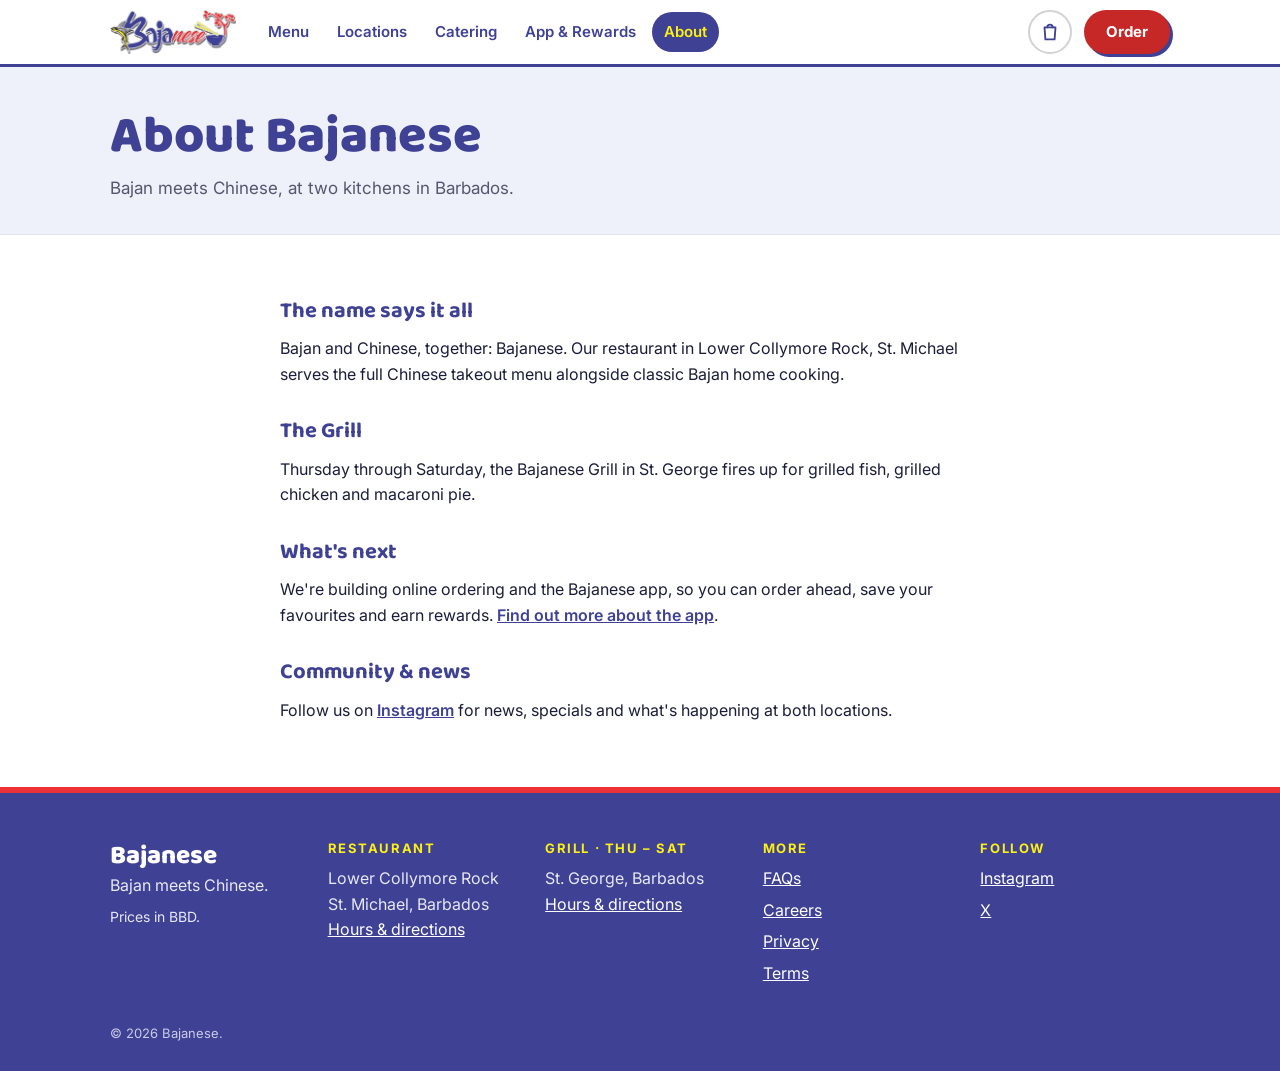
==== about.html @ 8c6048fe "Childish Gambino - Flight Of The Navigator" ====
<!DOCTYPE html>
<html lang="en">
<head>
  <meta charset="UTF-8">
  <meta name="viewport" content="width=device-width, initial-scale=1.0">
  <title>About — Bajanese</title>
  <meta name="description" content="Bajanese brings Bajan and Chinese cooking together, at the Restaurant in St. Michael and the Grill in St. George.">
  <link rel="canonical" href="https://bajanese.com/about.html">
  <meta property="og:title" content="About — Bajanese">
  <meta property="og:description" content="Bajanese brings Bajan and Chinese cooking together, at the Restaurant in St. Michael and the Grill in St. George.">
  <meta property="og:type" content="website">
  <meta property="og:url" content="https://bajanese.com/about.html">
  <meta property="og:image" content="https://bajanese.com/og-image.png">
  <meta name="twitter:card" content="summary_large_image">
  <meta name="twitter:title" content="About — Bajanese">
  <meta name="twitter:description" content="Bajanese brings Bajan and Chinese cooking together, at the Restaurant in St. Michael and the Grill in St. George.">
  <meta name="twitter:image" content="https://bajanese.com/og-image.png">
  <meta name="theme-color" content="#3f4195">
  <link rel="preconnect" href="https://fonts.googleapis.com">
  <link rel="preconnect" href="https://fonts.gstatic.com" crossorigin>
  <link href="https://fonts.googleapis.com/css2?family=Baloo+2:wght@600;700;800&family=Inter:wght@400;500;600;700&display=swap" rel="stylesheet">
  <link rel="stylesheet" href="style.css">
  <link rel="icon" href="data:image/svg+xml,<svg xmlns='http://www.w3.org/2000/svg' viewBox='0 0 100 100'><text y='.9em' font-size='90'>🥢</text></svg>">
</head>
<body>

  <a href="#main-content" class="skip-link">Skip to content</a>

  <header class="site-header">
    <div class="header-inner">
      <a href="index.html" class="brand"><img src="logo-header.png" width="260" height="91" alt="Bajanese home"></a>
      <nav class="site-nav" aria-label="Primary">
        <a href="menu.html">Menu</a>
        <a href="locations.html">Locations</a>
        <a href="catering.html">Catering</a>
        <a href="app.html">App &amp; Rewards</a>
        <a href="about.html" aria-current="page">About</a>
      </nav>
      <div class="header-actions">
        <a href="#" class="header-signin" data-site-link="accountUrl" hidden>Sign in</a>
        <a href="order.html" class="cart-link" data-cart-link aria-label="Your order, 0 items"><svg width="22" height="22" viewBox="0 0 24 24" fill="none" stroke="currentColor" stroke-width="2" stroke-linecap="round" stroke-linejoin="round" aria-hidden="true" focusable="false"><path d="M6 7h12l-1 13H7L6 7z"/><path d="M9 7a3 3 0 0 1 6 0"/></svg><span class="cart-count" data-cart-count hidden>0</span></a>
        <a href="menu.html" class="btn btn-order" data-order-link>Order</a>
      </div>
    </div>
  </header>

  <main id="main-content">
    <div class="page-head">
      <div class="container">
        <h1>About Bajanese</h1>
        <p>Bajan meets Chinese, at two kitchens in Barbados.</p>
      </div>
    </div>

    <div class="container narrow section-sm prose">
      <h2>The name says it all</h2>
      <p>Bajan and Chinese, together: Bajanese. Our restaurant in Lower Collymore Rock, St. Michael serves the full Chinese takeout menu alongside classic Bajan home cooking.</p>

      <h2>The Grill</h2>
      <p>Thursday through Saturday, the Bajanese Grill in St. George fires up for grilled fish, grilled chicken and macaroni pie.</p>

      <h2>What's next</h2>
      <p>We're building online ordering and the Bajanese app, so you can order ahead, save your favourites and earn rewards. <a href="app.html">Find out more about the app</a>.</p>

      <h2>Community &amp; news</h2>
      <p>Follow us on <a href="https://instagram.com/bajanese.bb" data-site-link="instagram" target="_blank" rel="noopener">Instagram</a> for news, specials and what's happening at both locations.</p>
    </div>
  </main>

  <footer class="site-footer">
    <div class="footer-inner">
      <div>
        <p class="footer-brand">Bajanese</p>
        <p>Bajan meets Chinese.</p>
        <p class="footer-note">Prices in BBD.</p>
      </div>
      <div>
        <h2 class="footer-heading">Restaurant</h2>
        <p>Lower Collymore Rock<br>St. Michael, Barbados</p>
        <p><a href="locations.html#restaurant">Hours &amp; directions</a></p>
      </div>
      <div>
        <h2 class="footer-heading">Grill · Thu – Sat</h2>
        <p>St. George, Barbados</p>
        <p><a href="locations.html#grill">Hours &amp; directions</a></p>
      </div>
      <div>
        <h2 class="footer-heading">More</h2>
        <ul class="footer-links">
          <li><a href="faq.html">FAQs</a></li>
          <li><a href="careers.html">Careers</a></li>
          <li><a href="privacy.html">Privacy</a></li>
          <li><a href="terms.html">Terms</a></li>
        </ul>
      </div>
      <div>
        <h2 class="footer-heading">Follow</h2>
        <ul class="footer-links">
          <li><a href="https://instagram.com/bajanese.bb" data-site-link="instagram" target="_blank" rel="noopener">Instagram</a></li>
          <li hidden><a href="#" data-site-link="facebook" target="_blank" rel="noopener">Facebook</a></li>
          <li><a href="https://x.com/bajanese" data-site-link="x" target="_blank" rel="noopener">X</a></li>
        </ul>
      </div>
    </div>
    <p class="footer-copy">© 2026 Bajanese.</p>
  </footer>

  <script src="script.js"></script>
  <script src="cart.js"></script>
</body>
</html>
---- style.css ----
:root {
  --brand-indigo: #3f4195;
  --brand-indigo-deep: #2e3072;
  --brand-indigo-tint: #eef0fa;
  --brand-red: #ec3237;
  --brand-red-strong: #c62828;
  --brand-red-tint: #fdecec;
  --brand-yellow: #fdf113;
  --sticker-outline: #d1d2d4;
  --sticker-shadow: #727376;
  --surface: #ffffff;
  --surface-alt: #f6f7fb;
  --ink: #1c1d3a;
  --ink-soft: #55576e;
  --line: #e3e4ea;
  --success: #1e7a3c;
  --success-tint: #e6f4ea;
  --font-body: 'Inter', -apple-system, BlinkMacSystemFont, 'Segoe UI', sans-serif;
  --font-display: 'Baloo 2', 'Arial Rounded MT Bold', 'Segoe UI', sans-serif;
  --radius: 14px;
  --shadow-sticker: 3px 3px 0 rgba(114, 115, 118, 0.35);
  --container: 1100px;
}

*, *::before, *::after {
  margin: 0;
  padding: 0;
  box-sizing: border-box;
}

[hidden] {
  display: none !important;
}

html {
  scroll-behavior: smooth;
  scroll-padding-top: 96px;
}

body {
  font-family: var(--font-body);
  background: var(--surface);
  color: var(--ink);
  line-height: 1.6;
  -webkit-font-smoothing: antialiased;
  -moz-osx-font-smoothing: grayscale;
}

img {
  max-width: 100%;
}

a {
  color: var(--brand-indigo);
}

h1, h2, h3 {
  font-family: var(--font-display);
  color: var(--brand-indigo);
  line-height: 1.15;
}

h1 {
  font-size: clamp(2.25rem, 5vw, 3.25rem);
  font-weight: 800;
}

h2 {
  font-size: clamp(1.5rem, 3vw, 2rem);
  font-weight: 700;
  margin-bottom: 16px;
}

h3 {
  font-size: 1.3rem;
  font-weight: 700;
}

.visually-hidden {
  position: absolute;
  width: 1px;
  height: 1px;
  padding: 0;
  margin: -1px;
  overflow: hidden;
  clip: rect(0, 0, 0, 0);
  white-space: nowrap;
  border: 0;
}

/* ─── Skip link ─── */

.skip-link {
  position: fixed;
  top: -100%;
  left: 16px;
  z-index: 200;
  padding: 8px 16px;
  background: var(--brand-indigo);
  color: #fff;
  font-weight: 600;
  text-decoration: none;
  border-radius: 0 0 8px 8px;
}

.skip-link:focus {
  top: 0;
}

:focus-visible {
  outline: 3px solid var(--brand-indigo);
  outline-offset: 2px;
}

/* ─── Layout ─── */

.container {
  max-width: var(--container);
  margin: 0 auto;
  padding-inline: 20px;
}

.narrow {
  max-width: 760px;
}

.section {
  padding-block: 64px;
}

.section-sm {
  padding-block: 32px 64px;
}

.section-tint {
  background: var(--surface-alt);
}

.section-head {
  display: flex;
  flex-wrap: wrap;
  justify-content: space-between;
  align-items: baseline;
  gap: 8px 20px;
  margin-bottom: 20px;
}

.section-head h2 {
  margin-bottom: 0;
}

.page-head {
  background: var(--brand-indigo-tint);
  border-bottom: 1px solid var(--line);
  padding-block: 40px 32px;
}

.page-head p {
  color: var(--ink-soft);
  max-width: 62ch;
  margin-top: 8px;
  font-size: 1.0625rem;
}

.eyebrow {
  text-transform: uppercase;
  letter-spacing: 0.12em;
  font-size: 0.75rem;
  font-weight: 700;
  color: var(--brand-red-strong);
  margin-bottom: 6px;
}

.text-link {
  font-weight: 700;
  text-decoration: none;
}

.text-link:hover {
  text-decoration: underline;
}

.hint,
.optional {
  color: var(--ink-soft);
  font-size: 0.875rem;
  font-weight: 400;
}

.notice {
  padding: 14px 18px;
  border-radius: 12px;
  background: var(--surface-alt);
  border: 2px solid var(--sticker-outline);
}

/* ─── Header ─── */

.site-header {
  position: sticky;
  top: 0;
  z-index: 50;
  background: var(--surface);
  border-bottom: 3px solid var(--brand-indigo);
}

.header-inner {
  max-width: var(--container);
  margin: 0 auto;
  padding: 10px 20px;
  display: flex;
  align-items: center;
  gap: 8px 20px;
}

.brand {
  flex-shrink: 0;
}

.brand img {
  display: block;
  height: 44px;
  width: auto;
}

.site-nav {
  display: flex;
  gap: 4px;
  flex: 1;
}

.site-nav a {
  padding: 8px 12px;
  border-radius: 999px;
  color: var(--brand-indigo);
  font-weight: 600;
  font-size: 0.9375rem;
  text-decoration: none;
  white-space: nowrap;
}

.site-nav a:hover {
  background: var(--brand-indigo-tint);
}

.site-nav a[aria-current="page"] {
  background: var(--brand-indigo);
  color: var(--brand-yellow);
}

.header-actions {
  display: flex;
  align-items: center;
  gap: 12px;
  margin-left: auto;
}

.header-signin {
  font-weight: 600;
  text-decoration: none;
}

.cart-link {
  position: relative;
  display: inline-flex;
  align-items: center;
  justify-content: center;
  width: 44px;
  height: 44px;
  border-radius: 50%;
  border: 2px solid var(--sticker-outline);
  color: var(--brand-indigo);
}

.cart-link:hover {
  border-color: var(--brand-indigo);
}

.cart-count {
  position: absolute;
  top: -6px;
  right: -6px;
  min-width: 20px;
  height: 20px;
  padding: 0 5px;
  border-radius: 10px;
  background: var(--brand-red-strong);
  color: #fff;
  font-size: 0.75rem;
  font-weight: 700;
  display: flex;
  align-items: center;
  justify-content: center;
}

/* ─── Buttons ─── */

.btn {
  display: inline-flex;
  align-items: center;
  justify-content: center;
  gap: 8px;
  padding: 10px 20px;
  border-radius: 999px;
  border: 2px solid transparent;
  font: inherit;
  font-weight: 700;
  font-size: 0.9375rem;
  line-height: 1.3;
  text-decoration: none;
  cursor: pointer;
  transition: transform 0.15s ease, box-shadow 0.15s ease, background 0.15s ease;
}

.btn:hover {
  transform: translateY(-1px);
}

.btn-order {
  background: var(--brand-red-strong);
  color: #fff;
  box-shadow: 3px 3px 0 var(--brand-indigo);
}

.btn-order:hover {
  box-shadow: 4px 4px 0 var(--brand-indigo);
}

.btn-primary {
  background: var(--brand-indigo);
  color: #fff;
}

.btn-primary:hover {
  background: var(--brand-indigo-deep);
}

.btn-secondary {
  background: var(--surface);
  color: var(--brand-indigo);
  border-color: var(--brand-indigo);
}

.btn-secondary:hover {
  background: var(--brand-indigo-tint);
}

.btn-secondary[aria-pressed="true"] {
  background: var(--brand-red-tint);
  border-color: var(--brand-red-strong);
  color: var(--brand-red-strong);
}

.btn-yellow {
  background: var(--brand-yellow);
  color: var(--brand-indigo-deep);
  box-shadow: 3px 3px 0 var(--brand-indigo-deep);
}

.btn-lg {
  padding: 13px 28px;
  font-size: 1rem;
}

.btn-sm {
  padding: 6px 14px;
  font-size: 0.875rem;
}

.btn-block {
  width: 100%;
}

.btn[disabled] {
  background: var(--surface-alt);
  color: var(--ink-soft);
  border-color: var(--line);
  box-shadow: none;
  cursor: not-allowed;
  transform: none;
}

.link-btn {
  background: none;
  border: 0;
  padding: 0;
  font: inherit;
  font-size: 0.8125rem;
  font-weight: 600;
  color: var(--brand-indigo);
  text-decoration: underline;
  cursor: pointer;
}

.badge {
  display: inline-block;
  font-family: var(--font-body);
  font-size: 0.75rem;
  font-weight: 700;
  line-height: 1.5;
  padding: 1px 8px;
  border-radius: 999px;
  background: var(--brand-red-tint);
  color: var(--brand-red-strong);
  vertical-align: middle;
  white-space: nowrap;
}

.tag {
  display: inline-block;
  font-size: 0.75rem;
  font-weight: 600;
  padding: 1px 8px;
  border-radius: 999px;
  background: var(--surface-alt);
  color: var(--ink-soft);
}

/* ─── Hero ─── */

.hero {
  background:
    radial-gradient(circle at 12% 18%, var(--brand-indigo-tint) 0%, transparent 42%),
    radial-gradient(circle at 88% 82%, var(--brand-red-tint) 0%, transparent 42%),
    var(--surface);
  padding-block: 56px 64px;
  text-align: center;
}

.hero-logo {
  display: block;
  width: min(560px, 100%);
  height: auto;
  margin: 0 auto;
}

.hero-tagline {
  font-family: var(--font-display);
  font-size: clamp(1.375rem, 3vw, 1.875rem);
  font-weight: 700;
  color: var(--brand-red-strong);
  margin-top: 12px;
  min-height: 1.5em;
}

.cursor {
  display: inline-block;
  width: 3px;
  height: 1em;
  margin-left: 3px;
  background: var(--brand-red-strong);
  vertical-align: -0.1em;
  animation: blink 1s step-end infinite;
}

@keyframes blink {
  50% { opacity: 0; }
}

.hero-actions {
  display: flex;
  flex-wrap: wrap;
  justify-content: center;
  gap: 14px;
  margin-top: 24px;
}

.hero-note {
  margin: 22px auto 0;
  max-width: 52ch;
  color: var(--ink-soft);
}

/* ─── Cards ─── */

.card-grid,
.location-grid,
.deal-grid,
.feature-grid {
  display: grid;
  grid-template-columns: repeat(auto-fit, minmax(260px, 1fr));
  gap: 20px;
}

.card,
.location-card,
.deal-card,
.feature-card {
  background: var(--surface);
  border: 2px solid var(--sticker-outline);
  border-radius: var(--radius);
  padding: 22px;
  box-shadow: var(--shadow-sticker);
}

.card h3,
.deal-card h3,
.feature-card h2 {
  font-size: 1.25rem;
  margin-bottom: 6px;
}

.card p,
.deal-card p,
.feature-card p {
  color: var(--ink-soft);
}

.card-meta {
  font-size: 0.8125rem;
  font-weight: 700;
  text-transform: uppercase;
  letter-spacing: 0.06em;
  color: var(--brand-red-strong) !important;
  margin-bottom: 8px;
}

.callout {
  display: flex;
  flex-wrap: wrap;
  justify-content: space-between;
  align-items: center;
  gap: 20px;
  padding: 28px;
  border: 2px solid var(--sticker-outline);
  border-left: 8px solid var(--brand-red);
  border-radius: var(--radius);
  box-shadow: var(--shadow-sticker);
}

.callout h2 {
  margin-bottom: 6px;
}

.callout p {
  color: var(--ink-soft);
  max-width: 56ch;
}

/* ─── Locations ─── */

.location-card {
  display: flex;
  flex-direction: column;
}

.location-card-head {
  display: flex;
  justify-content: space-between;
  align-items: flex-start;
  gap: 12px;
  margin-bottom: 6px;
}

.location-desc {
  color: var(--ink-soft);
  margin-bottom: 8px;
}

.location-card address {
  font-style: normal;
}

.location-days {
  font-weight: 700;
  margin-top: 8px;
}

.location-actions {
  display: flex;
  flex-wrap: wrap;
  gap: 8px;
  margin-top: auto;
  padding-top: 18px;
}

.status {
  display: inline-flex;
  align-items: center;
  gap: 6px;
  flex-shrink: 0;
  padding: 3px 10px;
  border-radius: 999px;
  background: var(--surface-alt);
  color: var(--ink-soft);
  font-size: 0.8125rem;
  font-weight: 700;
  white-space: nowrap;
}

.status::before {
  content: '';
  width: 8px;
  height: 8px;
  border-radius: 50%;
  background: currentColor;
}

.status.is-open {
  background: var(--success-tint);
  color: var(--success);
}

.hours-list {
  list-style: none;
  margin-top: 14px;
}

.hours-list li {
  display: flex;
  justify-content: space-between;
  gap: 12px;
  padding: 6px 0;
  border-bottom: 1px dashed var(--line);
  font-size: 0.9375rem;
}

.hours-list li.is-today {
  font-weight: 700;
  color: var(--brand-indigo);
}

.contact-list {
  list-style: none;
  display: flex;
  flex-wrap: wrap;
  gap: 12px;
  margin-top: 12px;
}

/* ─── Menu ─── */

.menu-toolbar {
  display: flex;
  flex-wrap: wrap;
  justify-content: space-between;
  align-items: center;
  gap: 12px;
  margin-bottom: 20px;
}

.menu-tabs {
  display: inline-flex;
  flex-wrap: wrap;
  background: var(--surface-alt);
  border: 2px solid var(--sticker-outline);
  border-radius: 999px;
  padding: 4px;
}

.menu-tab {
  display: inline-flex;
  align-items: center;
  gap: 8px;
  border: 0;
  background: transparent;
  font: inherit;
  font-weight: 700;
  color: var(--brand-indigo);
  padding: 8px 18px;
  border-radius: 999px;
  cursor: pointer;
}

.menu-tab[aria-selected="true"] {
  background: var(--brand-indigo);
  color: #fff;
}

.menu-panel-intro {
  color: var(--ink-soft);
  margin-bottom: 24px;
}

.menu-section {
  margin-bottom: 36px;
}

.menu-section h3 {
  display: inline-block;
  padding-bottom: 4px;
  margin-bottom: 14px;
  border-bottom: 3px solid var(--brand-red);
}

.menu-items {
  list-style: none;
  display: grid;
  gap: 12px;
}

.menu-items.is-grid {
  grid-template-columns: repeat(auto-fill, minmax(230px, 1fr));
}

.menu-item {
  display: flex;
  justify-content: space-between;
  gap: 16px;
  padding: 14px 16px;
  background: var(--surface);
  border: 2px solid var(--sticker-outline);
  border-radius: 12px;
}

.is-grid .menu-item {
  flex-direction: column;
  box-shadow: var(--shadow-sticker);
}

.menu-item.is-highlighted {
  border-color: var(--brand-red);
  box-shadow: 0 0 0 4px var(--brand-red-tint);
}

.menu-item-name {
  font-family: var(--font-body);
  font-size: 1rem;
  font-weight: 700;
  color: var(--ink);
  line-height: 1.4;
}

.menu-item-name a {
  color: inherit;
  text-decoration: none;
}

.menu-item-name a:hover {
  text-decoration: underline;
}

.menu-item-desc {
  color: var(--ink-soft);
  font-size: 0.875rem;
}

.menu-item-tags {
  display: flex;
  flex-wrap: wrap;
  gap: 6px;
  margin-top: 6px;
}

.menu-item-side {
  display: flex;
  flex-direction: column;
  align-items: flex-end;
  justify-content: space-between;
  gap: 8px;
  flex-shrink: 0;
}

.is-grid .menu-item-side {
  flex-direction: row;
  align-items: center;
}

.menu-item-price {
  font-weight: 700;
  color: var(--brand-red-strong);
}

.menu-item-actions {
  display: flex;
  align-items: center;
  gap: 8px;
}

.fave-btn {
  width: 36px;
  height: 36px;
  border-radius: 50%;
  border: 2px solid var(--sticker-outline);
  background: var(--surface);
  color: var(--sticker-shadow);
  font-size: 1rem;
  line-height: 1;
  cursor: pointer;
}

.fave-btn:hover {
  border-color: var(--brand-red);
}

.fave-btn[aria-pressed="true"] {
  color: var(--brand-red-strong);
  border-color: var(--brand-red);
  background: var(--brand-red-tint);
}

.is-faves-only .menu-item:not(.is-fave) {
  display: none;
}

.menu-note {
  margin-top: 8px;
  color: var(--ink-soft);
}

/* ─── Choice dialog ─── */

.picker-dialog {
  margin: auto;
  width: min(440px, calc(100% - 32px));
  padding: 0;
  border: 2px solid var(--sticker-outline);
  border-radius: var(--radius);
  box-shadow: 6px 6px 0 rgba(63, 65, 149, 0.25);
}

.picker-dialog::backdrop {
  background: rgba(28, 29, 58, 0.5);
}

.picker {
  padding: 22px;
}

.picker-title {
  font-size: 1.5rem;
}

.picker fieldset {
  border: 0;
  margin-top: 16px;
}

.picker legend {
  font-weight: 700;
  margin-bottom: 8px;
}

.choice {
  display: flex;
  justify-content: space-between;
  align-items: center;
  gap: 10px;
  padding: 8px 12px;
  margin-bottom: 6px;
  border: 1px solid var(--line);
  border-radius: 10px;
  cursor: pointer;
}

.choice input {
  accent-color: var(--brand-indigo);
  margin-right: 6px;
}

.choice-price {
  color: var(--ink-soft);
  font-size: 0.875rem;
}

.picker-actions {
  display: flex;
  justify-content: flex-end;
  gap: 10px;
  margin-top: 20px;
}

/* ─── Order ─── */

.order-status:not(:empty) {
  margin-bottom: 20px;
  padding: 14px 18px;
  border-radius: 12px;
  background: var(--success-tint);
  color: var(--success);
  font-weight: 600;
}

.order-from {
  padding: 12px 16px;
  border-radius: 12px;
  background: var(--brand-indigo-tint);
  margin-bottom: 8px;
}

.order-lines {
  list-style: none;
}

.order-line {
  display: grid;
  grid-template-columns: 1fr auto auto;
  align-items: center;
  gap: 8px 16px;
  padding: 14px 0;
  border-bottom: 1px solid var(--line);
}

.order-line-name {
  display: block;
  font-weight: 700;
}

.order-line-meta {
  display: block;
  color: var(--ink-soft);
  font-size: 0.875rem;
}

.order-line-issue {
  display: block;
  font-size: 0.8125rem;
  font-weight: 700;
  color: var(--brand-red-strong);
}

.order-line-issue.is-info {
  color: var(--brand-indigo);
}

.order-line-total {
  min-width: 56px;
  text-align: right;
  font-weight: 700;
}

.qty {
  display: inline-flex;
  align-items: center;
  gap: 8px;
}

.qty button {
  width: 32px;
  height: 32px;
  border-radius: 50%;
  border: 2px solid var(--sticker-outline);
  background: var(--surface);
  color: var(--brand-indigo);
  font: inherit;
  font-weight: 700;
  cursor: pointer;
}

.qty button:hover {
  border-color: var(--brand-indigo);
}

.qty-value {
  min-width: 1.5em;
  text-align: center;
  font-weight: 700;
}

.order-summary {
  display: flex;
  justify-content: space-between;
  margin-top: 16px;
  font-size: 1.125rem;
  font-weight: 700;
}

.empty-order {
  padding: 32px 0;
  text-align: center;
}

.empty-order p {
  margin-bottom: 16px;
  color: var(--ink-soft);
}

.checkout {
  margin-top: 32px;
  padding: 24px;
  border: 2px solid var(--sticker-outline);
  border-radius: var(--radius);
  box-shadow: var(--shadow-sticker);
}

.field {
  margin-bottom: 18px;
}

.field label {
  display: block;
  font-weight: 600;
  margin-bottom: 6px;
}

.field input,
.field textarea {
  width: 100%;
  font: inherit;
  color: var(--ink);
  padding: 10px 12px;
  border: 2px solid var(--sticker-outline);
  border-radius: 10px;
  background: var(--surface);
}

.field input:focus-visible,
.field textarea:focus-visible {
  border-color: var(--brand-indigo);
  outline-offset: 1px;
}

.field .hint {
  margin-top: 4px;
}

.checkout-error {
  color: var(--brand-red-strong);
  font-weight: 700;
  margin: 12px 0;
}

.checkout .hint {
  margin-top: 10px;
}

.recent-orders {
  margin-top: 48px;
}

.recent-orders ul {
  list-style: none;
}

.recent-order {
  display: flex;
  justify-content: space-between;
  align-items: center;
  gap: 16px;
  padding: 12px 0;
  border-bottom: 1px solid var(--line);
}

.recent-order-title {
  font-weight: 700;
}

.recent-order-items {
  color: var(--ink-soft);
  font-size: 0.875rem;
}

.recent-order-side {
  display: flex;
  align-items: center;
  gap: 12px;
  flex-shrink: 0;
  font-weight: 700;
}

/* ─── Toast ─── */

.toast {
  position: fixed;
  left: 50%;
  bottom: 20px;
  z-index: 150;
  display: flex;
  align-items: center;
  gap: 14px;
  max-width: calc(100% - 32px);
  padding: 12px 18px;
  border-radius: 12px;
  background: var(--brand-indigo);
  color: #fff;
  font-weight: 600;
  box-shadow: 4px 4px 0 rgba(28, 29, 58, 0.25);
  opacity: 0;
  pointer-events: none;
  transform: translate(-50%, 16px);
  transition: opacity 0.2s ease, transform 0.2s ease;
}

.toast.is-visible {
  opacity: 1;
  pointer-events: auto;
  transform: translate(-50%, 0);
}

.toast a {
  color: var(--brand-yellow);
  font-weight: 700;
  white-space: nowrap;
}

/* ─── Indigo band ─── */

.band-indigo {
  background: var(--brand-indigo);
  color: #fff;
  padding-block: 48px;
}

.band-indigo h2 {
  color: #fff;
  margin-bottom: 8px;
}

.band-indigo .eyebrow {
  color: var(--brand-yellow);
}

.band-indigo p {
  color: #e7e8f5;
  max-width: 56ch;
}

.band-indigo a:not(.btn) {
  color: var(--brand-yellow);
}

.band-inner {
  display: flex;
  flex-wrap: wrap;
  justify-content: space-between;
  align-items: center;
  gap: 20px;
}

.band-actions {
  display: flex;
  flex-wrap: wrap;
  gap: 12px;
}

/* ─── FAQ & prose ─── */

.faq details {
  margin-bottom: 12px;
  padding: 14px 18px;
  border: 2px solid var(--sticker-outline);
  border-radius: 12px;
  background: var(--surface);
}

.faq summary {
  font-weight: 700;
  color: var(--brand-indigo);
  cursor: pointer;
}

.faq details p {
  margin-top: 10px;
  color: var(--ink-soft);
}

.prose h2 {
  font-size: 1.375rem;
  margin-top: 32px;
  margin-bottom: 0;
}

.prose p,
.prose ul {
  margin-top: 12px;
}

.prose ul {
  padding-left: 22px;
}

.prose li + li {
  margin-top: 6px;
}

.prose a {
  font-weight: 600;
}

.updated {
  color: var(--ink-soft);
  font-size: 0.875rem;
}

/* ─── Footer ─── */

.site-footer {
  background: var(--brand-indigo);
  color: #e7e8f5;
  border-top: 6px solid var(--brand-red);
  padding-block: 48px 28px;
}

.footer-inner {
  max-width: var(--container);
  margin: 0 auto;
  padding-inline: 20px;
  display: grid;
  grid-template-columns: repeat(auto-fit, minmax(170px, 1fr));
  gap: 28px;
}

.footer-brand {
  font-family: var(--font-display);
  font-size: 1.625rem;
  font-weight: 800;
  color: #fff;
  line-height: 1.2;
}

.footer-heading {
  font-family: var(--font-body);
  font-size: 0.8125rem;
  font-weight: 700;
  text-transform: uppercase;
  letter-spacing: 0.12em;
  color: var(--brand-yellow);
  margin-bottom: 10px;
}

.site-footer a {
  color: #fff;
}

.site-footer a:hover {
  color: var(--brand-yellow);
}

.site-footer :focus-visible {
  outline-color: var(--brand-yellow);
}

.footer-links {
  list-style: none;
}

.footer-links li + li {
  margin-top: 6px;
}

.footer-note {
  margin-top: 8px;
  font-size: 0.875rem;
}

.footer-copy {
  max-width: var(--container);
  margin: 36px auto 0;
  padding-inline: 20px;
  font-size: 0.8125rem;
  color: #c9cbe6;
}

/* ─── Reveal ─── */

.js .reveal {
  opacity: 0;
  transform: translateY(20px);
  transition: opacity 0.6s ease, transform 0.6s ease;
}

.js .reveal.is-visible {
  opacity: 1;
  transform: none;
}

/* ─── Reduced motion ─── */

@media (prefers-reduced-motion: reduce) {
  *, *::before, *::after {
    animation-duration: 0.01ms !important;
    animation-iteration-count: 1 !important;
    transition-duration: 0.01ms !important;
  }

  html {
    scroll-behavior: auto;
  }
}

/* ─── Responsive ─── */

@media (max-width: 860px) {
  .header-inner {
    flex-wrap: wrap;
  }

  .site-nav {
    order: 3;
    flex-basis: 100%;
    flex-wrap: wrap;
    justify-content: center;
  }

  .site-nav a {
    padding: 6px 10px;
  }
}

@media (max-width: 600px) {
  .site-header {
    position: static;
  }

  html {
    scroll-padding-top: 16px;
  }

  .brand img {
    height: 38px;
  }

  .section {
    padding-block: 48px;
  }

  .hero {
    padding-block: 36px 48px;
  }

  .menu-tabs {
    display: flex;
    width: 100%;
    border-radius: var(--radius);
  }

  .menu-tab {
    flex: 1 1 0;
    flex-wrap: wrap;
    justify-content: center;
    gap: 2px 6px;
    padding: 8px 10px;
    border-radius: 10px;
  }

  .menu-item {
    flex-wrap: wrap;
  }

  .menu-item-side {
    flex-direction: row;
    align-items: center;
    width: 100%;
  }

  .order-line {
    grid-template-columns: 1fr auto;
  }

  .order-line-total {
    grid-column: 2;
  }

  .recent-order {
    flex-direction: column;
    align-items: flex-start;
  }
}
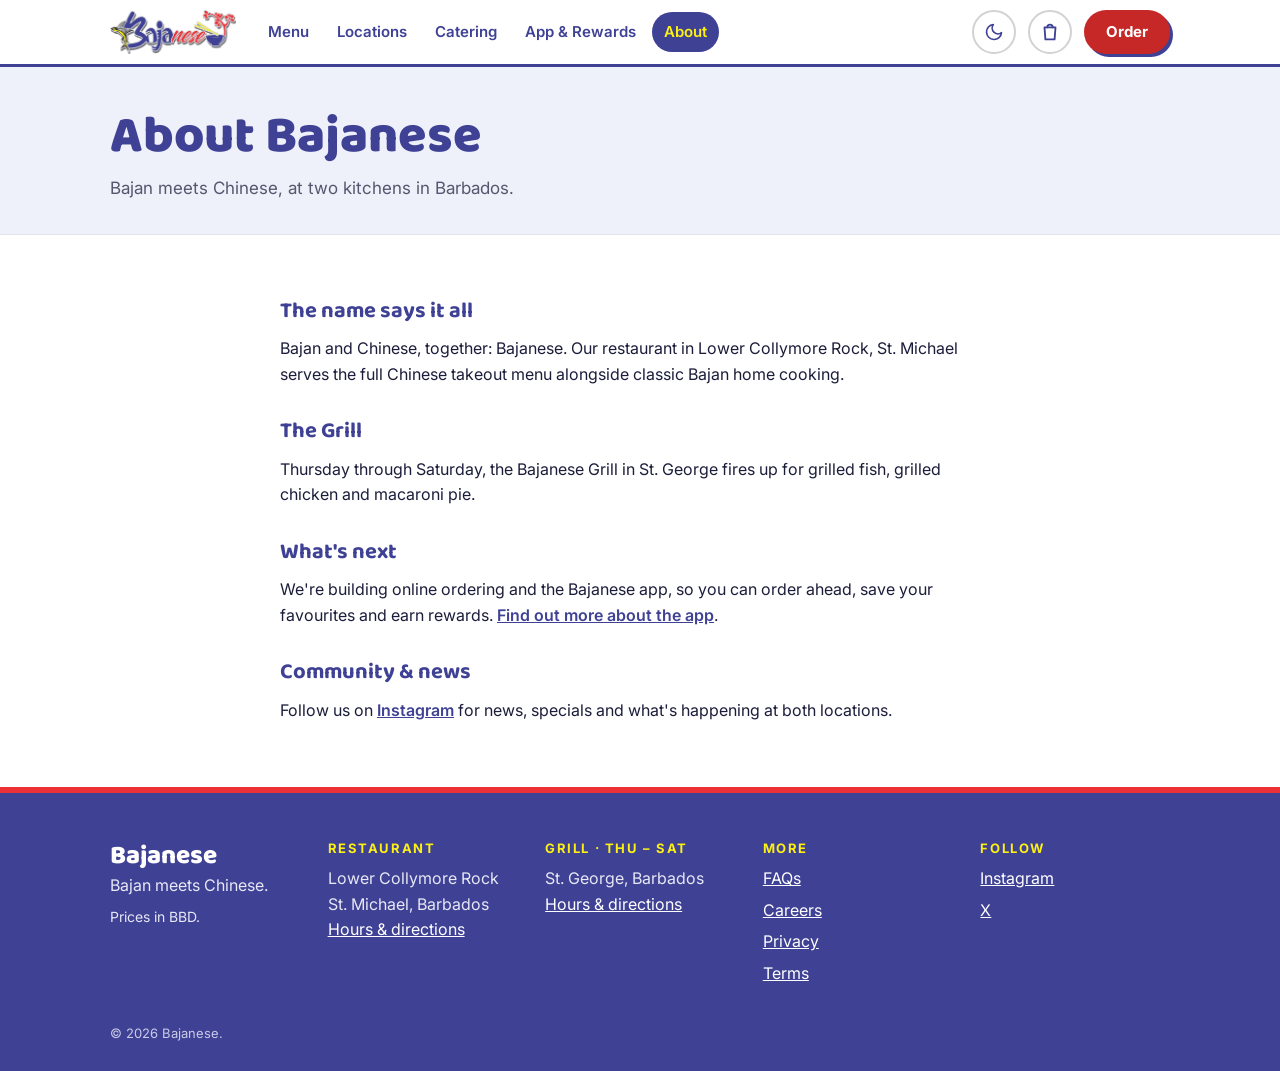
==== commit 552e373c: "Childish Gambino - What Kind Of Love" ====
--- a/about.html
+++ b/about.html
@@ -19,6 +19,7 @@
   <link rel="preconnect" href="https://fonts.googleapis.com">
   <link rel="preconnect" href="https://fonts.gstatic.com" crossorigin>
   <link href="https://fonts.googleapis.com/css2?family=Baloo+2:wght@600;700;800&family=Inter:wght@400;500;600;700&display=swap" rel="stylesheet">
+  <script>try{var t=localStorage.getItem('bajanese.theme');if(t==='light'||t==='dark')document.documentElement.setAttribute('data-theme',t);}catch(e){}</script>
   <link rel="stylesheet" href="style.css">
   <link rel="icon" href="data:image/svg+xml,<svg xmlns='http://www.w3.org/2000/svg' viewBox='0 0 100 100'><text y='.9em' font-size='90'>🥢</text></svg>">
 </head>
@@ -38,7 +39,8 @@
       </nav>
       <div class="header-actions">
         <a href="#" class="header-signin" data-site-link="accountUrl" hidden>Sign in</a>
-        <a href="order.html" class="cart-link" data-cart-link aria-label="Your order, 0 items"><svg width="22" height="22" viewBox="0 0 24 24" fill="none" stroke="currentColor" stroke-width="2" stroke-linecap="round" stroke-linejoin="round" aria-hidden="true" focusable="false"><path d="M6 7h12l-1 13H7L6 7z"/><path d="M9 7a3 3 0 0 1 6 0"/></svg><span class="cart-count" data-cart-count hidden>0</span></a>
+        <button type="button" class="icon-btn theme-toggle" data-theme-toggle aria-pressed="false" aria-label="Dark mode" hidden><svg class="icon-moon" width="20" height="20" viewBox="0 0 24 24" fill="none" stroke="currentColor" stroke-width="2" stroke-linecap="round" stroke-linejoin="round" aria-hidden="true" focusable="false"><path d="M21 12.8A9 9 0 1 1 11.2 3a7 7 0 0 0 9.8 9.8z"/></svg><svg class="icon-sun" width="20" height="20" viewBox="0 0 24 24" fill="none" stroke="currentColor" stroke-width="2" stroke-linecap="round" stroke-linejoin="round" aria-hidden="true" focusable="false"><circle cx="12" cy="12" r="4"/><path d="M12 2v2M12 20v2M4.9 4.9l1.4 1.4M17.7 17.7l1.4 1.4M2 12h2M20 12h2M4.9 19.1l1.4-1.4M17.7 6.3l1.4-1.4"/></svg></button>
+        <a href="order.html" class="icon-btn" data-cart-link aria-label="Your order, 0 items"><svg width="22" height="22" viewBox="0 0 24 24" fill="none" stroke="currentColor" stroke-width="2" stroke-linecap="round" stroke-linejoin="round" aria-hidden="true" focusable="false"><path d="M6 7h12l-1 13H7L6 7z"/><path d="M9 7a3 3 0 0 1 6 0"/></svg><span class="cart-count" data-cart-count hidden>0</span></a>
         <a href="menu.html" class="btn btn-order" data-order-link>Order</a>
       </div>
     </div>
--- a/style.css
+++ b/style.css
@@ -1,4 +1,8 @@
+/* Fill tokens (--brand-*) stay the same in both themes; text uses --text-indigo / --text-red. */
 :root {
+  color-scheme: light;
+  --text-indigo: #3f4195;
+  --text-red: #c62828;
   --brand-indigo: #3f4195;
   --brand-indigo-deep: #2e3072;
   --brand-indigo-tint: #eef0fa;
@@ -22,6 +26,42 @@
   --container: 1100px;
 }
 
+@media (prefers-color-scheme: dark) {
+  :root:not([data-theme="light"]) {
+    color-scheme: dark;
+    --text-indigo: #aeb0ff;
+    --text-red: #ff8a85;
+    --brand-indigo-tint: #202258;
+    --brand-red-tint: #3b1820;
+    --sticker-outline: #3a3c6a;
+    --surface: #121328;
+    --surface-alt: #1a1b36;
+    --ink: #ecedf7;
+    --ink-soft: #b3b5cc;
+    --line: #2c2e55;
+    --success: #7ad69a;
+    --success-tint: #143322;
+    --shadow-sticker: 3px 3px 0 rgba(0, 0, 0, 0.45);
+  }
+}
+
+:root[data-theme="dark"] {
+  color-scheme: dark;
+  --text-indigo: #aeb0ff;
+  --text-red: #ff8a85;
+  --brand-indigo-tint: #202258;
+  --brand-red-tint: #3b1820;
+  --sticker-outline: #3a3c6a;
+  --surface: #121328;
+  --surface-alt: #1a1b36;
+  --ink: #ecedf7;
+  --ink-soft: #b3b5cc;
+  --line: #2c2e55;
+  --success: #7ad69a;
+  --success-tint: #143322;
+  --shadow-sticker: 3px 3px 0 rgba(0, 0, 0, 0.45);
+}
+
 *, *::before, *::after {
   margin: 0;
   padding: 0;
@@ -51,12 +91,12 @@
 }
 
 a {
-  color: var(--brand-indigo);
+  color: var(--text-indigo);
 }
 
 h1, h2, h3 {
   font-family: var(--font-display);
-  color: var(--brand-indigo);
+  color: var(--text-indigo);
   line-height: 1.15;
 }
 
@@ -108,7 +148,7 @@
 }
 
 :focus-visible {
-  outline: 3px solid var(--brand-indigo);
+  outline: 3px solid var(--text-indigo);
   outline-offset: 2px;
 }
 
@@ -167,7 +207,7 @@
   letter-spacing: 0.12em;
   font-size: 0.75rem;
   font-weight: 700;
-  color: var(--brand-red-strong);
+  color: var(--text-red);
   margin-bottom: 6px;
 }
 
@@ -232,7 +272,7 @@
 .site-nav a {
   padding: 8px 12px;
   border-radius: 999px;
-  color: var(--brand-indigo);
+  color: var(--text-indigo);
   font-weight: 600;
   font-size: 0.9375rem;
   text-decoration: none;
@@ -260,20 +300,29 @@
   text-decoration: none;
 }
 
-.cart-link {
+.icon-btn {
   position: relative;
   display: inline-flex;
   align-items: center;
   justify-content: center;
+  flex-shrink: 0;
   width: 44px;
   height: 44px;
+  padding: 0;
   border-radius: 50%;
   border: 2px solid var(--sticker-outline);
-  color: var(--brand-indigo);
-}
-
-.cart-link:hover {
-  border-color: var(--brand-indigo);
+  background: var(--surface);
+  color: var(--text-indigo);
+  cursor: pointer;
+}
+
+.icon-btn:hover {
+  border-color: var(--text-indigo);
+}
+
+.theme-toggle[aria-pressed="true"] .icon-moon,
+.theme-toggle[aria-pressed="false"] .icon-sun {
+  display: none;
 }
 
 .cart-count {
@@ -337,8 +386,8 @@
 
 .btn-secondary {
   background: var(--surface);
-  color: var(--brand-indigo);
-  border-color: var(--brand-indigo);
+  color: var(--text-indigo);
+  border-color: var(--text-indigo);
 }
 
 .btn-secondary:hover {
@@ -347,8 +396,8 @@
 
 .btn-secondary[aria-pressed="true"] {
   background: var(--brand-red-tint);
-  border-color: var(--brand-red-strong);
-  color: var(--brand-red-strong);
+  border-color: var(--text-red);
+  color: var(--text-red);
 }
 
 .btn-yellow {
@@ -387,7 +436,7 @@
   font: inherit;
   font-size: 0.8125rem;
   font-weight: 600;
-  color: var(--brand-indigo);
+  color: var(--text-indigo);
   text-decoration: underline;
   cursor: pointer;
 }
@@ -401,7 +450,7 @@
   padding: 1px 8px;
   border-radius: 999px;
   background: var(--brand-red-tint);
-  color: var(--brand-red-strong);
+  color: var(--text-red);
   vertical-align: middle;
   white-space: nowrap;
 }
@@ -438,7 +487,7 @@
   font-family: var(--font-display);
   font-size: clamp(1.375rem, 3vw, 1.875rem);
   font-weight: 700;
-  color: var(--brand-red-strong);
+  color: var(--text-red);
   margin-top: 12px;
   min-height: 1.5em;
 }
@@ -511,7 +560,7 @@
   font-weight: 700;
   text-transform: uppercase;
   letter-spacing: 0.06em;
-  color: var(--brand-red-strong) !important;
+  color: var(--text-red) !important;
   margin-bottom: 8px;
 }
 
@@ -617,7 +666,7 @@
 
 .hours-list li.is-today {
   font-weight: 700;
-  color: var(--brand-indigo);
+  color: var(--text-indigo);
 }
 
 .contact-list {
@@ -656,7 +705,7 @@
   background: transparent;
   font: inherit;
   font-weight: 700;
-  color: var(--brand-indigo);
+  color: var(--text-indigo);
   padding: 8px 18px;
   border-radius: 999px;
   cursor: pointer;
@@ -758,7 +807,7 @@
 
 .menu-item-price {
   font-weight: 700;
-  color: var(--brand-red-strong);
+  color: var(--text-red);
 }
 
 .menu-item-actions {
@@ -773,7 +822,7 @@
   border-radius: 50%;
   border: 2px solid var(--sticker-outline);
   background: var(--surface);
-  color: var(--sticker-shadow);
+  color: var(--ink-soft);
   font-size: 1rem;
   line-height: 1;
   cursor: pointer;
@@ -784,7 +833,7 @@
 }
 
 .fave-btn[aria-pressed="true"] {
-  color: var(--brand-red-strong);
+  color: var(--text-red);
   border-color: var(--brand-red);
   background: var(--brand-red-tint);
 }
@@ -806,6 +855,8 @@
   padding: 0;
   border: 2px solid var(--sticker-outline);
   border-radius: var(--radius);
+  background: var(--surface);
+  color: var(--ink);
   box-shadow: 6px 6px 0 rgba(63, 65, 149, 0.25);
 }
 
@@ -844,7 +895,7 @@
 }
 
 .choice input {
-  accent-color: var(--brand-indigo);
+  accent-color: var(--text-indigo);
   margin-right: 6px;
 }
 
@@ -906,11 +957,11 @@
   display: block;
   font-size: 0.8125rem;
   font-weight: 700;
-  color: var(--brand-red-strong);
+  color: var(--text-red);
 }
 
 .order-line-issue.is-info {
-  color: var(--brand-indigo);
+  color: var(--text-indigo);
 }
 
 .order-line-total {
@@ -931,14 +982,14 @@
   border-radius: 50%;
   border: 2px solid var(--sticker-outline);
   background: var(--surface);
-  color: var(--brand-indigo);
+  color: var(--text-indigo);
   font: inherit;
   font-weight: 700;
   cursor: pointer;
 }
 
 .qty button:hover {
-  border-color: var(--brand-indigo);
+  border-color: var(--text-indigo);
 }
 
 .qty-value {
@@ -996,7 +1047,7 @@
 
 .field input:focus-visible,
 .field textarea:focus-visible {
-  border-color: var(--brand-indigo);
+  border-color: var(--text-indigo);
   outline-offset: 1px;
 }
 
@@ -1005,7 +1056,7 @@
 }
 
 .checkout-error {
-  color: var(--brand-red-strong);
+  color: var(--text-red);
   font-weight: 700;
   margin: 12px 0;
 }
@@ -1135,7 +1186,7 @@
 
 .faq summary {
   font-weight: 700;
-  color: var(--brand-indigo);
+  color: var(--text-indigo);
   cursor: pointer;
 }
 
